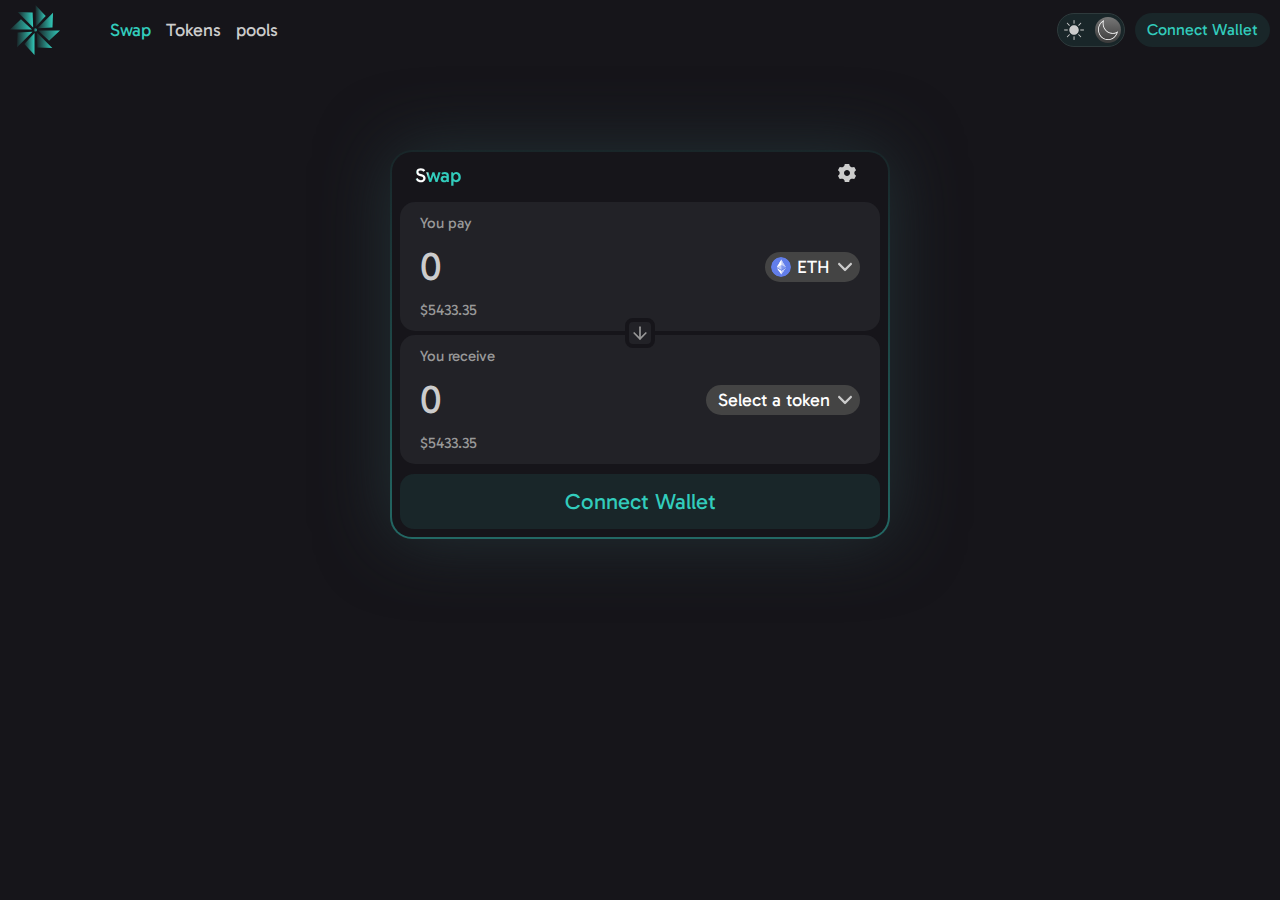
==== gui/index.html @ acb5b209 "settings popup and tooltip fixed" ====
<!DOCTYPE html>
<html lang="en" dir="ltr">
  <head>
    <meta charset="utf-8">
    <meta name="viewport" content="width=device-width, initial-scale=1.0">
    <title>Defi Swap</title>
    <script src="./assets/jQuery.js"></script>
    <link href="./assets/font-awesome/style.css" rel="stylesheet">
    <link href="./assets/fonts.css" rel="stylesheet">
    <link href="./css/styles.css" rel="stylesheet">
    <link href="./css/toast.css" rel="stylesheet">
  </head>
  <body>

    <!-- header navigation bar -->
    <div class="navigation">
      <img class="nav-logo" src="./assets/img/logo.svg"/>
      <button class="menu_toggle"><span></span></button>

      <div class="nav-bar">
        <div class="nav-menu">
          <a class= "menu-item active" href="#">Swap</a>
          <a class= "menu-item" href="#">Tokens</a>
          <a class= "menu-item" href="#">pools</a>
        </div>

        <input type="checkbox" id="theme-toggle-input" />
        <label for="theme-toggle-input" class="theme-toggle">

          <svg class="sun" width="64" height="64" version="1.1" viewBox="0 0 32 32" xmlns="http://www.w3.org/2000/svg">
           <path d="m15.981 0.0034377c-0.03261 0.0059458-0.06522 0.014863-0.09487 0.023782-0.35279 0.080263-0.60181 0.39834-0.59292 0.76101v4.5661c-3e-3 0.27349 0.13934 0.52914 0.3765 0.66886 0.23717 0.13674 0.5277 0.13674 0.76486 0 0.23717-0.13972 0.37947-0.39537 0.3765-0.66886v-4.5661c0.0089-0.21998-0.08004-0.43104-0.23717-0.57968-0.16009-0.15161-0.3765-0.22592-0.59292-0.20512zm-10.815 4.4709c-0.2846 0.050536-0.51287 0.25862-0.59292 0.53508-0.080044 0.27943 0.00297 0.5767 0.21345 0.7729l3.2255 3.2343c0.1838 0.22592 0.4773 0.32997 0.7619 0.26457 0.28164-0.065401 0.50398-0.28835 0.5692-0.57076 0.065223-0.28538-0.038539-0.57967-0.26385-0.76398l-3.2255-3.2343c-0.15712-0.16944-0.3854-0.25565-0.61663-0.23782h-0.07115zm21.535 0c-0.17195 0.023782-0.33203 0.10999-0.45062 0.23782l-3.2255 3.2343c-0.22531 0.18431-0.32907 0.4786-0.26385 0.76398 0.06522 0.28241 0.28756 0.50536 0.5692 0.57076 0.2846 0.065401 0.5781-0.038644 0.7619-0.26457l3.2255-3.2343c0.23717-0.22592 0.30535-0.57968 0.16602-0.87694-0.1423-0.30024-0.45655-0.47266-0.78265-0.43104zm-10.649 3.924c-4.186 0-7.5894 3.4126-7.5894 7.6101s3.4034 7.6101 7.5894 7.6101c4.186 0 7.5894-3.4126 7.5894-7.6101s-3.4034-7.6101-7.5894-7.6101zm-15.392 6.8491c-0.41801 0.05946-0.7115 0.44888-0.65221 0.86803s0.44765 0.71345 0.86566 0.65399h4.5536c0.27274 3e-3 0.5277-0.13972 0.66703-0.37753 0.13637-0.23782 0.13637-0.52914 0-0.76695-0.13934-0.23782-0.39429-0.3805-0.66703-0.37753h-4.5536-0.07115-0.07115-0.07115zm25.804 0c-0.41801 0.05946-0.7115 0.44888-0.65221 0.86803 0.0593 0.41915 0.44765 0.71345 0.86566 0.65399h4.5536c0.27274 3e-3 0.5277-0.13972 0.66703-0.37753 0.13637-0.23782 0.13637-0.52914 0-0.76695-0.13934-0.23782-0.39429-0.3805-0.66703-0.37753h-4.5536-0.07115-0.07115-0.07115zm-18.001 7.515c-0.17195 0.02378-0.33203 0.10999-0.45062 0.23782l-3.2255 3.2343c-0.22531 0.18431-0.32907 0.4786-0.26385 0.76398 0.065221 0.2824 0.28757 0.50536 0.5692 0.57076 0.2846 0.0654 0.5781-0.03864 0.7619-0.26457l3.2255-3.2343c0.22531-0.21701 0.29349-0.55292 0.17195-0.84127-0.11858-0.28835-0.40615-0.47266-0.71743-0.46671h-0.07115zm14.942 0c-0.2846 0.05054-0.51287 0.25862-0.59292 0.53508-0.08004 0.27943 3e-3 0.5767 0.21345 0.7729l3.2255 3.2343c0.1838 0.22592 0.4773 0.32997 0.7619 0.26457 0.28164-0.0654 0.50398-0.28835 0.5692-0.57076 0.06522-0.28538-0.03854-0.57968-0.26385-0.76398l-3.2255-3.2343c-0.1423-0.15161-0.33796-0.23484-0.54548-0.23782h-0.07115-0.07115zm-7.4233 3.1154c-0.03261 0.0059-0.06522 0.01486-0.09487 0.02378-0.35279 0.08026-0.60181 0.39834-0.59292 0.76101v4.5661c-3e-3 0.27349 0.13934 0.52914 0.3765 0.66886 0.23717 0.13674 0.5277 0.13674 0.76486 0 0.23717-0.13972 0.37947-0.39537 0.3765-0.66886v-4.5661c0.0089-0.21998-0.08004-0.43104-0.23717-0.57968-0.16009-0.15161-0.3765-0.22592-0.59292-0.20512z" stroke-width=".99999"/>
          </svg>

          <svg class="moon" width="64" height="64" version="1.1" viewBox="0 0 32 32" xmlns="http://www.w3.org/2000/svg">
           <path d="m16.127 32c-5.9013 0-11.591-3.3706-14.408-9.1952-3.889-8.0448-0.97015-17.731 6.6463-22.053l1.3259-0.75206-0.39565 1.5108c-0.95149 3.6364-0.57836 7.4939 1.0506 10.862 1.7692 3.659 4.8096 6.3861 8.5596 7.6778 3.7513 1.2916 7.7618 0.99386 11.296-0.83799 0.16083-0.08327 0.31652-0.17186 0.47221-0.26046l1.3259-0.75272-0.37635 1.5001c-1.1985 4.5783-4.2312 8.4192-8.3202 10.539-2.3057 1.195-4.7594 1.7606-7.1764 1.7612zm-8.4058-29.278c-6.0557 4.2819-8.2064 12.548-4.8507 19.486 3.6528 7.5539 12.559 10.621 19.856 6.8398 3.3157-1.7199 5.8775-4.6709 7.1931-8.2313-3.6233 1.6167-7.6441 1.7999-11.42 0.49826-4.0768-1.4042-7.381-4.3678-9.3045-8.3452-1.5395-3.1834-2.0471-6.7678-1.4732-10.248z" stroke-width=".5"/>
          </svg>

        </label>
        <button class="connect-wallet" id="connectWallet">Connect Wallet</button>
      </div>

    </div>
    <!-- header navigation bar end -->

    <!-- onlt for toast notification , render using js-->
    <ul class="notifications"></ul>


    <div class="wrapper">

      <!-- main swap container -->
      <div class="swap_wrapper">
        <div class="swap_menu">
          <div class="swap_item">Swap</div>
          <button class="swap_item" id="swapSetting"><svg width="24" height="24" viewBox="0 0 24 24" ><path d="M20.83 14.6C19.9 14.06 19.33 13.07 19.33 12C19.33 10.93 19.9 9.93999 20.83 9.39999C20.99 9.29999 21.05 9.1 20.95 8.94L19.28 6.06C19.22 5.95 19.11 5.89001 19 5.89001C18.94 5.89001 18.88 5.91 18.83 5.94C18.37 6.2 17.85 6.34 17.33 6.34C16.8 6.34 16.28 6.19999 15.81 5.92999C14.88 5.38999 14.31 4.41 14.31 3.34C14.31 3.15 14.16 3 13.98 3H10.02C9.83999 3 9.69 3.15 9.69 3.34C9.69 4.41 9.12 5.38999 8.19 5.92999C7.72 6.19999 7.20001 6.34 6.67001 6.34C6.15001 6.34 5.63001 6.2 5.17001 5.94C5.01001 5.84 4.81 5.9 4.72 6.06L3.04001 8.94C3.01001 8.99 3 9.05001 3 9.10001C3 9.22001 3.06001 9.32999 3.17001 9.39999C4.10001 9.93999 4.67001 10.92 4.67001 11.99C4.67001 13.07 4.09999 14.06 3.17999 14.6H3.17001C3.01001 14.7 2.94999 14.9 3.04999 15.06L4.72 17.94C4.78 18.05 4.89 18.11 5 18.11C5.06 18.11 5.12001 18.09 5.17001 18.06C6.11001 17.53 7.26 17.53 8.19 18.07C9.11 18.61 9.67999 19.59 9.67999 20.66C9.67999 20.85 9.82999 21 10.02 21H13.98C14.16 21 14.31 20.85 14.31 20.66C14.31 19.59 14.88 18.61 15.81 18.07C16.28 17.8 16.8 17.66 17.33 17.66C17.85 17.66 18.37 17.8 18.83 18.06C18.99 18.16 19.19 18.1 19.28 17.94L20.96 15.06C20.99 15.01 21 14.95 21 14.9C21 14.78 20.94 14.67 20.83 14.6ZM12 15C10.34 15 9 13.66 9 12C9 10.34 10.34 9 12 9C13.66 9 15 10.34 15 12C15 13.66 13.66 15 12 15Z" fill="currentColor"></path></svg>
          </button>

          <div class="swap-setting">
            <div class="swap-setting-item">
              <div class="swap-setting-item-title">
                <p>Max. slippage</p>
                <button><svg xmlns="http://www.w3.org/2000/svg" width="16" height="16" viewBox="0 0 24 24" fill="none" stroke="currentColor" stroke-width="2" stroke-linecap="round" stroke-linejoin="round"><circle cx="12" cy="12" r="10"></circle><path d="M9.09 9a3 3 0 0 1 5.83 1c0 2-3 3-3 3"></path><line x1="12" y1="17" x2="12.01" y2="17"></line></svg></button>
                <span class="swap-setting-tooltip">Your transaction will revert if the price changes unfavorably by more than this percentage.</span>
              </div>
              <div class="swap-setting-item-input">
                <input type="number" placeholder="0.5">
                <p>%</p>
              </div>
            </div>
            <div class="swap-setting-item">
              <div class="swap-setting-item-title">
                <p>Transaction deadline</p>
                <button><svg xmlns="http://www.w3.org/2000/svg" width="16" height="16" viewBox="0 0 24 24" fill="none" stroke="currentColor" stroke-width="2" stroke-linecap="round" stroke-linejoin="round"><circle cx="12" cy="12" r="10"></circle><path d="M9.09 9a3 3 0 0 1 5.83 1c0 2-3 3-3 3"></path><line x1="12" y1="17" x2="12.01" y2="17"></line></svg></button>
                <span class="swap-setting-tooltip">Your transaction will revert if it is pending for more than this periodd of time.</span>
              </div>
              <div class="swap-setting-item-input">
                <input type="number" placeholder="10">
                <p>minutes</p>
              </div>
            </div>
          </div>
        </div>

        <div class="swap_input_tab">
          <div class="swap_input_area">
            <p class="swap_input_area_text">You pay</p>
            <div class="swap_input_section">
              <input type="number" placeholder="0">
              <div class="coin_list_select" id="select-token-A">
                <div class="coin_list_select_inner">
                  <img src="./assets/coins/eth.png">
                  <p>ETH</p>
                </div>
                <svg width="32" height="32" version="1.1" viewBox="0 0 32 32.004" xmlns="http://www.w3.org/2000/svg"><path d="m0.75289 11.014c-1.0108-1.0354-1.0058-2.7123 0.009376-3.7426 1.0158-1.031 2.6591-1.0259 3.6699 0.0095639l11.568 11.829 11.568-11.829c1.0108-1.0354 2.6541-1.0405 3.6699-0.00956 1.0151 1.0303 1.0201 2.7072 0.0094 3.7426l-13.418 13.72c-1.0151 1.031-2.6591 1.0259-3.6693-0.0096z"/></svg>
              </div>
            </div>
            <p class="swap_input_area_text">$5433.35</p>
          </div>

          <div class="swap_input_toggle">
            <svg width="16" height="16" viewBox="0 0 24 24"><line x1="12" y1="5" x2="12" y2="19"></line><polyline points="19 12 12 19 5 12"></polyline></svg>
          </div>
          <div class="swap_input_area" >
            <p class="swap_input_area_text">You receive</p>
            <div class="swap_input_section">
              <input type="number" placeholder="0">
              <div class="coin_list_select" id="select-token-B">
                <div class="coin_list_select_inner">
                  <p>Select a token</p>
                </div>
                <svg width="32" height="32" version="1.1" viewBox="0 0 32 32.004" xmlns="http://www.w3.org/2000/svg"><path d="m0.75289 11.014c-1.0108-1.0354-1.0058-2.7123 0.009376-3.7426 1.0158-1.031 2.6591-1.0259 3.6699 0.0095639l11.568 11.829 11.568-11.829c1.0108-1.0354 2.6541-1.0405 3.6699-0.00956 1.0151 1.0303 1.0201 2.7072 0.0094 3.7426l-13.418 13.72c-1.0151 1.031-2.6591 1.0259-3.6693-0.0096z"/></svg>
              </div>
            </div>
            <p class="swap_input_area_text">$5433.35</p>
          </div>
        </div>

        <button class="swap_btn" id="swapBtn" disabled><p>Connect Wallet</p></button>
      </div>
      <!-- main swap container end-->



      <div class="popup">
        <div class="popup-body">
          <div class="popup-head">
            <p>Select a token</p>
            <span id="close-btn">
              <svg width="32" height="32" version="1.1" viewBox="0 0 32 32.004" xmlns="http://www.w3.org/2000/svg">
               <path d="m4.3624 4.0919e-4c-0.37222 0-0.74485 0.14179-1.0285 0.42618l-2.9094 2.9094c-0.56879 0.56879-0.56879 1.4897 0 2.057l10.609 10.609-10.609 10.609c-0.56879 0.56879-0.56879 1.4897 0 2.057l2.9094 2.9094c0.56879 0.56879 1.4897 0.56879 2.057 0l10.609-10.609 10.609 10.609c0.56733 0.56879 1.4897 0.56879 2.057 0l2.9094-2.9094c0.56879-0.56879 0.56879-1.4897 0-2.057l-10.609-10.609 10.609-10.609c0.56879-0.56733 0.56879-1.4897 0-2.057l-2.9094-2.9094c-0.56879-0.56879-1.4897-0.56879-2.057 0l-10.609 10.609-10.609-10.609c-0.28439-0.28439-0.6563-0.42618-1.0285-0.42618z" stroke-width="3.3338"/>
              </svg>
            </span>
          </div>

          <div class="popup-middle">

            <div class="token-input">
              <svg width="32" height="32" version="1.1" viewBox="0 0 32 32.004" xmlns="http://www.w3.org/2000/svg">
               <path d="m12.762 0c-7.0567 0-12.764 5.5767-12.764 12.472s5.7075 12.472 12.764 12.472c2.5194 0 4.8511-0.72216 6.8279-1.9487l9.2212 9.0098 3.191-3.1179-9.1039-8.8723c1.6366-2.0977 2.6279-4.6969 2.6279-7.5426 0-6.8949-5.7075-12.472-12.764-12.472zm0 2.9345c5.4054 0 9.7608 4.2556 9.7608 9.5371 0 5.2815-4.3554 9.5371-9.7608 9.5371-5.4054 0-9.7608-4.2556-9.7608-9.5371 0-5.2815 4.3554-9.5371 9.7608-9.5371z" stroke-width="2.0003"/>
              </svg>
              <input type="text"  placeholder="Search name or paste address">
            </div>

            <div class="hot-tokens-list"></div>
          </div>

          <div class="popup-last">
            <div class="coins-lists"></div>
          </div>

        </div>
      </div>

    </div>

    <script src="./js/dom.js"></script>
    <script src="./js/helper.js"></script>
    <script src="./js/index.js"></script>
    <script src="./js/wallet.js"></script>
    <script src="./js/toast.js"></script>


  </body>
</html>
---- gui/assets/fonts.css ----
/*==============================
	Fonts
==============================*/

@font-face {
  font-family: 'Gabarito';
  font-weight: 400;
  src: url("fonts/Gabarito-Regular.ttf") format("truetype");
}
@font-face {
  font-family: 'Gabarito-500';
  font-weight: 500;
  src: url("fonts/Gabarito-Medium.ttf") format("truetype");
}
@font-face {
  font-family: 'Gabarito-600';
  font-weight: 600;
  src: url("fonts/Gabarito-SemiBold.ttf") format("truetype");
}
@font-face {
  font-family: 'Gabarito-700';
  font-weight: 700;
  src: url("fonts/Gabarito-Bold.ttf") format("truetype");
}
@font-face {
  font-family: 'Gabarito-800';
  font-weight: 800;
  src: url("fonts/Gabarito-ExtraBold.ttf") format("truetype");
}
@font-face {
  font-family: 'Gabarito-900';
  font-weight: 900;
  src: url("fonts/Gabarito-Black.ttf") format("truetype");
}
---- gui/css/styles.css ----
@import "keyframes.css";


/*==============================
	Common root color
==============================*/

:root{
  --base-dark: #16151a;
  --base-light: #222227;
  --base-col : #32CCBC;

  --base-col1: #16151a;
  --base-col2 : #fff;

  --border-color : #236864;
  --shadow-color : #233135;

  --bg-btn:  #192629;
  --bg-btn-hover : #2E3A3C;
  --col-btn:  #32CCBC;
  --col-btn-hover : #fff;

  --text-col-1 : #32CCBC;
  --text-col-2 : #fff;
  --text-col-3 : #ccc;
  --text-col-4 : #999;
  --text-col-5 : #444;

  --blur-bg : rgba(0, 0, 0, .8);

}

/*==============================
	Common styles
==============================*/

html {
  -webkit-text-size-adjust: 100%;
  -ms-text-size-adjust: 100%;
}
html,
body {
  -ms-overflow-style: none;  /* IE and Edge */
  scrollbar-width: none;  /* Firefox */
}
body {
  font-family: 'Gabarito', sans-serif;
  background-color: var(--base-dark);
  -webkit-font-smoothing: antialiased;
  margin:0;
  width:100%;
  -moz-box-sizing: border-box;
  -webkit-box-sizing: border-box;
   box-sizing: border-box;
}

body::-webkit-scrollbar {
  display: none;
}
body::-webkit-scrollbar-track {
  display: none;
}
body::-webkit-scrollbar-thumb {
  display: none;
}

* {
    -moz-box-sizing: border-box;
    -webkit-box-sizing: border-box;
     box-sizing: border-box;
}


  button,input{
    outline: none;
    border: none;
    background: transparent;
  }

  input[type=number]{
    &::-webkit-outer-spin-button,
    &::-webkit-inner-spin-button {
      -webkit-appearance: none;
      margin: 0;
    }
    &:focus{
      outline: none;
    }
  }


/*==============================
	        Top header
==============================*/


  .navigation{
    position: relative;
    display: flex;
    flex-direction:row;
    justify-content:flex-start;
    align-items:center;
    width: 100%;
    margin:0;
    padding: 5px 0;
  }

  .navigation .nav-logo{
    position: relative;
    display: block;
    width:50px;
    height:auto;
    margin-left: 10px;
  }
  .navigation .nav-bar{
    position: relative;
    display: flex;
    flex-direction:row;
    justify-content:space-between;
    align-items:center;
    width: 100%;
    padding-left: 50px;
    margin-right : 10px;
    flex-shrink:1;
  }
  .navigation .nav-bar .nav-menu{
    position: relative;
    display: flex;
    flex-direction:row;
    justify-content:center;
    align-items:center;
  }
  .nav-bar .nav-menu .menu-item{
    position: relative;
    display: block;
    color: var(--text-col-3);
    margin-right: 15px;
    font: 400 18px/20px 'Gabarito', sans-serif;
    text-decoration : none;
    transition: color .4s;
    &:hover{
      color: var(--text-col-2);
    }
  }
  .nav-bar .nav-menu .menu-item.active{
    color: var(--base-col);
  }
  .navigation .nav-bar .connect-wallet{
    position: relative;
    display: block;
    cursor: pointer;
    text-decoration: none;
    color: var(--col-btn);
    background: var(--bg-btn);
    border-radius: 34px;
    font: 400 16px/18px 'Gabarito', sans-serif;
    transition: color .4s, background-color .4s;
    margin: 0;
    padding: 8px 12px;
    outline: none;
    border:none;
    &:hover{
      background: var(--bg-btn-hover);
      color: var(--col-btn-hover);
    }
    &:disabled{
      background: var(--bg-btn-hover);
      color: var(--col-btn);
    }
  }

  .menu_toggle{
    display: none;
    position:relative;
    padding: 0;
    margin-right:10px;
    cursor:pointer;
    height:50px;
  }
  .menu_toggle span,
  .menu_toggle span:after,
  .menu_toggle span:before{
    display: block;
    position:relative;
    width: 40px;
    height: 4px;
    border-radius: 4px;
    background: var(--text-col-3);
    transition: all 0.3s;
    padding: 0;
    margin: 0;
  }
  .menu_toggle span:after,
  .menu_toggle span:before{
    content: "";
    position: absolute;
    left: 0;
    top: -12px;
  }
  .menu_toggle span:after{
    top: 12px;
  }

  .menu_toggle:hover span{
    background: var(--base-col);
    &:after,&:before{
      background: var(--base-col);
    }
  }

  .menu_toggle:focus span{
    height: 0px;
    background: var(--base-dark);
  }
  .menu_toggle:focus span:after{
    top: 0;
    transform: rotate(45deg);
    transform-origin: 50% ;
  }
  .menu_toggle:focus span:before{
    top: 0;
    transform: rotate(-45deg);
    transform-origin: 50% ;
  }


  @media(max-width : 576px){
    .navigation{
      justify-content:space-between;
      padding: 5px 0;
    }
    .navigation .nav-bar{
      position: relative;
      display: none;
      flex-direction:row;
      justify-content:space-between;
      align-items:center;
      width: 100%;
      padding-left: 50px;
      margin-right : 10px;
      flex-shrink:1;
    }
    .navigation .nav-bar{
      position: absolute;
      display:flex;
      flex-direction:column;
      justify-content:flex-start;
      align-items:flex-start;
      top: 60px;
      right: -50%;
      width: 50%;
      height: calc(100vh - 60px);
      padding: 20px 0 0 20px;
      margin:0;
      z-index: 10;
      background: var(--base-dark);
      transition: right .4s;
    }
    .navigation .nav-bar .nav-menu{
      position: relative;
      display: flex;
      flex-direction:column;
      justify-content:flex-start;
      align-items:flex-start;
    }
    .nav-bar .nav-menu .menu-item{
      margin: 0 0 18px;
      font: 400 20px/25px 'Gabarito', sans-serif;
    }
    .navigation .nav-bar .connect-wallet{
      width: 100%;
      border-radius: 10px;
      font: 400 16px/18px 'Gabarito', sans-serif;
      padding: 8px 12px;
      margin-top: 25px;
    }

    .menu_toggle{
      display: block;
      &:focus{
        height: 0px;
      }
    }
    .menu_toggle:focus + .nav-bar{
      right: 0;
      box-shadow: -2px 0 10px 0 var(--shadow-color);
    }
  }
  /*==============================
  	        theme switch
  ==============================*/

  input#theme-toggle-input{
    width: 0;
    height: 0;
    visibility: hidden;
  }

  .theme-toggle{
    --size: 20px;
    position: absolute;

    right: 145px;
    display: flex;
    flex-direction:row;
    justify-content:center;
    align-items:center;
    background: #888;
    border: solid 1px #444;
    padding: 6px;
    border-radius: 32px;

    &:after {
    position: absolute;
    display: block;
		content: "";
		width:  calc(var(--size) + 6px);
		height: calc(var(--size) + 6px);
		top: 3px;
		left: 3px;
		background: linear-gradient(180deg, #ffcc89, #d8860b);
		border-radius: 50%;
		transition: 0.3s;
	}
  }
  .theme-toggle svg{
    position: relative;
  	display: block;
		width: var(--size);
    height: var(--size);
    z-index: 1;
  }
  .theme-toggle svg.sun {
    fill: #222227;
    margin-right: 14px;
  }
  .theme-toggle svg.moon {
    fill: #000;
  }

input#theme-toggle-input:checked + .theme-toggle{
  background: #192629;
  border: solid 1px #2E3A3C;
    &:after {
      left: calc(var(--size) + 17px);
      background: linear-gradient(180deg, #777, #3a3a3a);
    }
  }

input#theme-toggle-input:checked + .theme-toggle svg.sun {
  fill: #ccc;
  margin-right: 14px;
}
input#theme-toggle-input:checked + .theme-toggle svg.moon {
  fill: #ffffff;
}


@media(max-width : 576px){

  .theme-toggle{
    position:relative;
    right:inherit;
  }
}


/*==============================
	      swap page styles
==============================*/

  .wrapper{
    position: relative;
    display: flex;
    flex-direction:row;
    justify-content:center;
    align-items:center;
    width: 100%;
  }



  .swap_wrapper{
    --c1 : var(--border-color);
    --c2 : var(--bg-btn);

    position: relative;
    display: block;
    width:500px;
    padding: 10px;
    border-radius: 22px;
    overflow:hidden;
    margin: 90px 0 0;
    background: var(--c1);
    background-image: linear-gradient(135deg, var(--c1), var(--c2));
    box-shadow: 0 0 70px 0 var(--shadow-color);

    @supports (background:paint(something)){
      background-image: -webkit-gradient(linear, left top, left bottom, from(var(--angle)), color-stop(var(--c1)), to(var(--c2)));
      background-image: -webkit-linear-gradient(var(--angle), var(--c1), var(--c2)) ;
      background-image: -o-linear-gradient(var(--angle), var(--c1), var(--c2)) ;
      background-image: linear-gradient(var(--angle), var(--c1), var(--c2)) ;
  		-webkit-animation: 4s rotate-angle linear infinite normal;
  		animation: 4s rotate-angle linear infinite normal;
  	}
    &::before {
      content: "";
      position: absolute;
      inset: 2px;
      z-index: 0;
      background: var(--base-dark);
      border-radius: 20px;
    }
  }

  .swap_wrapper .swap_menu{
    position: relative;
    display: flex;
    flex-direction:row;
    justify-content:space-between;
    align-items:center;
    padding: 0 15px 12px;
  }

  .swap_wrapper .swap_menu .swap_item{
    --c1 : var(--text-col-1);
    --c2 : var(--text-col-2);

    position: relative;
    display: block;
    font: 400 20px/22px 'Gabarito-500', sans-serif;
    margin: 0;

    -webkit-text-fill-color: transparent;
    -webkit-background-clip: text !important;
    background-clip: text !important;
    background: var(--c1);
    background-image: linear-gradient(135deg,var(--c1), var(--c2));
    -webkit-user-select: none;
    -moz-user-select: none;
    -ms-user-select: none;
    user-select: none;

    @supports (background:paint(something)){
      background-image:-webkit-gradient(linear,left top, right top,from(var(--c1)),color-stop(var(--c2)),color-stop(var(--c2)),to(var(--c1)));
      background-image:-o-linear-gradient(left,var(--c1) var(--distance),var(--c2) calc(var(--distance) + 5%),var(--c2) calc(var(--distance) + 25%),var(--c1) calc(var(--distance) + 30%));
      background-image:linear-gradient(90deg,var(--c1) var(--distance),var(--c2) calc(var(--distance) + 5%),var(--c2) calc(var(--distance) + 25%),var(--c1) calc(var(--distance) + 30%));
      background-image:linear-gradient(90deg,var(--c1) var(--distance),var(--c2) calc(var(--distance) + 5%),var(--c2) calc(var(--distance) + 25%),var(--c1) calc(var(--distance) + 30%));
  		-webkit-animation: 3s move-forward linear infinite normal;
  		animation: 3s move-forward linear infinite normal;
    }
  }

  .swap_wrapper .swap_menu button.swap_item{
    background: transparent;
    border:none;
    cursor: pointer;
    color: var(--text-col-3);
    &:hover{
      color: var(--text-col-2);
    }
  }


  .swap-setting{
    position:absolute;
    display:none;
    z-index: 2;
    background: var(--base-dark);
    border-radius: 10px;
    top: 100%;
    right: 4px;
    border: solid 1px var(--base-col);
    padding:15px 15px;
    &:hover{
      display: block;
    }
  }
  .swap_wrapper .swap_menu button.swap_item:hover + .swap-setting,
  .swap_wrapper .swap_menu button.swap_item:focus + .swap-setting{
    display:block;
  }

  .swap-setting .swap-setting-item{
    position:relative;
    display:block;
    width: 100%;
    margin-bottom:15px;
    &:last-child{
      margin-bottom:0;
    }
  }

  .swap-setting .swap-setting-item .swap-setting-item-title{
    position: relative;
    display: flex;
    flex-direction:row;
    justify-content:flex-start;
    align-items:center;
    margin-bottom: 8px;
    width: 100%;
  }

  .swap-setting .swap-setting-item .swap-setting-item-title p{
    position:relative;
    display:block;
    margin:0;
    font: 400 16px/22px 'Gabarito', sans-serif;
    color: var(--text-col-3);
  }
  .swap-setting .swap-setting-item .swap-setting-item-title button{
    position:relative;
    display:block;
    padding:0;
    margin: 0 0 0 5px;
    &::after{
      position:absolute;
      display:none;
      content:"";
      top:18px;
      left: 2px;
      width: 0;
      height: 0;
      border-left: 6px solid transparent;
      border-right: 6px solid transparent;
      border-bottom: 10px solid var(--bg-btn);
    }
    &:hover::after{
      display: block;
    }
  }
  .swap-setting .swap-setting-item .swap-setting-item-title svg{
    stroke: var(--text-col-3);
    width: 16px;
    height:auto;
  }
  .swap-setting .swap-setting-item .swap-setting-item-title button:hover svg{
    stroke: var(--text-col-1);
  }

  .swap-setting .swap-setting-item .swap-setting-item-title .swap-setting-tooltip{
    position:absolute;
    display:none;
    z-index: 1;
    background: var(--base-dark);
    border: solid 1px var(--bg-btn);
    border-radius: 10px;
    top: calc(100% + 8px);
    left: 50%;
    transform:translateX(-50%);
    width: 100%;
    padding:8px 10px;
    margin: 0;
    font: 400 14px/18px 'Gabarito', sans-serif;
    color: var(--text-col-4);
    text-align: justify;
    text-justify: inter-word;
  }

  .swap-setting .swap-setting-item .swap-setting-item-title button:hover + .swap-setting-tooltip{
    display:block;
  }

  .swap-setting .swap-setting-item .swap-setting-item-input{
    position: relative;
    display: flex;
    flex-direction:row;
    justify-content:space-between;
    align-items:center;
    border: solid 1px var(--bg-btn);
    border-radius: 8px;
    padding: 8px 0;
  }
  .swap-setting .swap-setting-item .swap-setting-item-input input{
    position:relative;
    display:block;
    width: 100%;
    flex-shrink:1;
    font: 400 18px/22px 'Gabarito', sans-serif;
    color: var(--text-col-2);
    text-align:right;
    padding-right: 10px;
  }
  .swap-setting .swap-setting-item .swap-setting-item-input p{
    position:relative;
    display:block;
    flex-shrink:0;
    margin:0 8px 0 0;
    font: 400 18px/22px 'Gabarito', sans-serif;
    color: var(--text-col-2);
  }

  .swap_wrapper .swap_input_tab{
    position: relative;
    display: block;
  }
  .swap_wrapper .swap_input_area{
    position: relative;
    display: block;
    background: var(--base-light);
    border-radius: 15px;
    padding: 10px 20px;
    margin: 0;
    &:last-child{
      margin-top: 4px;
    }
    &:hover{
      box-shadow: inset 0 0 6px var(--text-col-5);
    }
  }

  .swap_wrapper .swap_input_area .swap_input_area_text{
    position: relative;
    display: block;
    font: 400 15px/22px 'Gabarito', sans-serif;
    margin: 0 0 5px 0;
    color: var(--text-col-4);
    cursor: pointer;
    &:last-child{
      margin: 5px 0 0 0;
      cursor: text;
    }
  }

  .swap_wrapper .swap_input_area .swap_input_section{
    position: relative;
    display: flex;
    flex-direction:row;
    justify-content:space-between;
    align-items:center;
  }

  .swap_wrapper .swap_input_area .swap_input_section input{
    position: relative;
    display: block;
    font: 400 40px/45px 'Gabarito', sans-serif;
    width: 100%;
    border: none;
    background: transparent;
    flex-shrink: 1;
    color: var(--text-col-2);
    padding: 5px 8px 5px 0;

    &::placeholder{
      color: var(--text-col-3);
    }
  }

  .coin_list_select{
    position: relative;
    display: flex;
    flex-direction:row;
    justify-content:center;
    align-items:center;
    background: var(--text-col-5);
    padding: 4px 6px;
    border-radius: 32px;
    flex-shrink: 0;
    cursor: pointer;
  }

  .coin_list_select .coin_list_select_inner{
    position: relative;
    display: flex;
    flex-direction:row;
    justify-content:center;
    align-items:center;
  }

  .coin_list_select img{
    position: relative;
    display: block;
    width: 20px;
    height: 20px;
    border-radius: 50%;
  }

  .coin_list_select p{
    position: relative;
    display: block;
    font: 400 18px/22px 'Gabarito', sans-serif;
    margin: 0 0 0 6px;
    color: var(--text-col-2);
  }

  .coin_list_select svg{
    position: relative;
    display: block;
    width: 14px;
    height: 14px;
    margin: 0 2px 0 8px;
    fill: var(--text-col-3);
  }

  .coin_list_select:hover p{
    color: var(--text-col-2);
  }
  .coin_list_select:hover svg{
    fill: var(--text-col-2);
  }

  .swap_input_toggle{
    position: absolute;
    display: flex;
    flex-direction:row;
    justify-content:center;
    align-items:center;
    cursor:pointer;
    z-index:1;
    width: 30px;
    height: 30px;
    background: var(--base-light);
    top: calc(50% - 15px);
    left: calc(50% - 15px);
    border-radius: 8px;
    border: solid 4px var(--base-dark);
    &:hover{
      box-shadow: inset 0 0 5px var(--text-col-5);
    }
  }
  .swap_input_toggle svg{
    height: 20px;
    width: auto;
    fill:none;
    stroke : var(--text-col-4);
    stroke-width : 2px;
    stroke-linecap  : round;
    stroke-linejoin  : round;
  }
  .swap_input_toggle:hover svg{
    stroke : var(--text-col-3);
  }




button.swap_btn {
  position: relative;
  display: flex;
  flex-direction:row;
  justify-content:center;
  align-items:center;
  cursor: pointer;
  text-decoration: none;
  color: var(--col-btn);
  background: var(--bg-btn);
  border-radius: 14px;
  font: 400 22px/25px 'Gabarito', sans-serif;
  transition: color .4s, background-color .4s;
  margin: 10px 0 0 0;
  padding: 15px 30px;
  outline: none;
  border:none;
  width: 100%;
  &:hover{
    background: var(--bg-btn-hover);
    color: var(--col-btn-hover);
  }
}

button.swap_btn p{
  position: relative;
  display: block;
  margin: 0;
}



@media(max-width : 576px){
  .swap_wrapper{
    border-radius: 16px;
    margin: 50px 0 0;
    box-shadow: 0 0 20px 0 var(--shadow-color);
    width: calc(100% - 30px);
    &::before {
      border-radius: 15px;
    }
  }
  .swap_wrapper .swap_menu{
    padding: 0 10px 12px;
  }

  .swap_wrapper .swap_input_area{
    border-radius: 10px;
    padding: 10px 15px;
  }

  .swap_wrapper .swap_input_area .swap_input_section input{
    font: 400 35px/40px 'Gabarito', sans-serif;
    padding: 3px 5px 3px 0;
  }

  .coin_list_select{
    border-radius: 30px;
  }

  .coin_list_select img{
    width: 18px;
    height: 18px;
  }

  .coin_list_select p{
    font: 400 16px/20px 'Gabarito', sans-serif;
    margin: 0 0 0 4px;
  }

  .coin_list_select svg{
    width: 12px;
    height: 12px;
    margin: 0 2px 0 5px;
  }

  .swap_input_toggle{
    width: 26px;
    height: 26px;
    border-radius: 6px;
    top: calc(50% - 13px);
    left: calc(50% - 13px);
    &:hover{
      box-shadow: inset 0 0 3px var(--text-col-5);
    }
  }
  .swap_input_toggle svg{
    height: 18px;
  }

  button.swap_btn {
    border-radius: 10px;
    font: 400 18px/22px 'Gabarito', sans-serif;
    margin: 8px 0 0 0;
    padding: 10px 30px;
  }
}

@media(max-width : 280px){
  .swap_wrapper .swap_input_area .swap_input_section{
    flex-wrap: wrap;
  }
  .coin_list_select{
    border-radius: 0;
    width: 100%;
    margin: 10px 0;
  }
}

/*==============================
	 Token select popup styles
==============================*/

.popup{
  position: fixed;
  display: none;
  width: 100vw;
  height: 100vh;
  top: 0;
  z-index: 5;
}
.popup::after{
  position: absolute;
  display: block;
  content: "";
  width: 100%;
  height: 100%;
  background: var(--blur-bg);
  filter: blur(20px);
  top:0;
  z-index: -1;
}
.popup .popup-body{
  --c1 : var(--border-color);
  --c2 : var(--bg-btn);

  position: relative;
  display: block;
  width: 480px;
  min-height: 200px;
  margin: 100px auto 0;
  border-radius: 10px;
  background: var(--c1);
  background-image: linear-gradient(135deg, var(--c1), var(--c2));
  overflow:hidden;

  @supports (background:paint(something)){
    background-image: -webkit-gradient(linear, left top, left bottom, from(var(--angle)), color-stop(var(--c1)), to(var(--c2)));
    background-image: -webkit-linear-gradient(var(--angle), var(--c1), var(--c2)) ;
    background-image: -o-linear-gradient(var(--angle), var(--c1), var(--c2)) ;
    background-image: linear-gradient(var(--angle), var(--c1), var(--c2)) ;
    -webkit-animation: 4s rotate-angle linear infinite normal;
    animation: 4s rotate-angle linear infinite normal;
  }
  &::before {
    content: "";
    position: absolute;
    inset: 2px;
    z-index: 0;
    background: var(--base-dark);
    border-radius: 9px;
  }

}

.popup .popup-body .popup-head,
.popup .popup-body .popup-middle,
.popup .popup-body .popup-last{
  position: relative;
  display: flex;
  flex-direction:row;
  justify-content:space-between;
  align-items:center;
  width: 100%;
  padding: 15px 25px;
  border-bottom:solid 1px var(--border-color);
}
.popup .popup-body .popup-head p{
  display: block;
  position: relative;
  color: var(--text-col-4);
  font: 400 20px/22px 'Gabarito', sans-serif;
  margin: 0;
}

.popup .popup-body .popup-head span{
  position: relative;
  display: block;
  cursor: pointer;
}
.popup .popup-body .popup-head span svg{
  width: 24px;
  height: auto;
  fill: var(--text-col-4);
}
.popup .popup-body .popup-head span:hover svg{
  fill: var(--text-col-3);
}

.popup .popup-body .popup-middle{
  justify-content: flex-start;
  flex-wrap:wrap;
  padding-bottom:0;
}

  .popup-middle .token-input{
    position: relative;
    display: flex;
    flex-direction:row;
    justify-content:center;
    align-items:center;
    width: 100%;
    margin:8px 0 15px 0;
    padding:6px 8px;
    color: var(--col-btn);
    border:solid 2px var(--bg-btn);
    border-radius: 10px;
    transition: color .4s, background-color .4s;
    &:hover,&:focus-within {
      border-color: var(--bg-btn-hover);
    }
  }
  .popup-middle .token-input svg{
    position: relative;
    display:block;
    outline: none;
    border:none;
    flex-shrink: 0;
    width: 25px;
    height:auto;
    fill: var(--text-col-4);
  }
  .popup-middle .token-input input{
    position: relative;
    display:block;
    background: transparent;
    width: 100%;
    border: none;
    outline:none;
    color: var(--text-col-2);
    font: 400 18px/22px 'Roboto Mono', sans-serif;
    padding: 0 5px 0 8px;
    border-radius: calc(var(--radius) - 1px);
    flex-shrink: 1;

    &::placeholder{
      color: var(--text-col-4);
    }
  }

  .popup-middle .hot-tokens-list{
    position: relative;
    display: flex;
    flex-direction:row;
    justify-content:flex-start;
    align-items:center;
    flex-wrap:wrap;
    width: 100%;
  }

  .popup-middle .hot-tokens-list button{
    position: relative;
    display: flex;
    flex-direction:row;
    justify-content:space-between;
    align-items:center;
    background: var(--text-col-5);
    padding: 8px 12px;
    border-radius: 32px;
    border:none;
    outline:none;
    margin: 0 15px 12px 0;
    &:hover{
      background: var(--text-col-4);
    }
  }
  .popup-middle .hot-tokens-list button img{
    position: relative;
    display: block;
    width: 20px;
    height: 20px;
  }

  .popup-middle .hot-tokens-list button p{
    position: relative;
    display: block;
    font: 400 16px/20px 'Gabarito', sans-serif;
    margin: 0 0 0 6px;
    color: var(--text-col-2);
  }

.popup .popup-body .popup-last{
  border: none;
  align-items:flex-start;
  max-height: calc(80vh - 300px);
  min-height:120px;
  overflow:hidden;
  padding: 15px 2px;

}

.coins-lists{
  position:relative;
  display:block;
  width:100%;
  height: 100%;
  overflow:auto;
  height: calc(80vh - 330px);
  min-height:90px;
  padding: 0 23px;
  &::-webkit-scrollbar {
    width: 4px;
  }
  &::-webkit-scrollbar-track {
    background: #222227;
  }
  &::-webkit-scrollbar-thumb {
    background-color: var(--base-col);
  }
}

.coins-lists .coins-list{
  position: relative;
  display: flex;
  flex-direction:row;
  justify-content:space-between;
  align-items:center;
  width:100%;
  margin-bottom: 18px;
  cursor:pointer;
}

.coins-lists .coins-list img{
  position: relative;
  display: block;
  width: 35px;
  height: 35px;
  border-radius: 50%;
  flex-shrink: 0;
  margin-right: 15px;
}

.coins-lists .coins-list .coin-details{
  position: relative;
  display: block;
  width:100%;
  flex-shrink: 1;
}

.coins-lists .coins-list .coin-details p{
  position: relative;
  display: block;
  font: 400 18px/22px 'Gabarito', sans-serif;
  color: var(--text-col-3);
  margin: 0 0 4px 0;
}
.coins-lists .coins-list .coin-details span{
  position: relative;
  display: block;
  font: 400 14px/20px 'Gabarito', sans-serif;
  color: var(--text-col-4);
  margin: 0;
}
.coins-lists .coins-list:hover .coin-details p{
  color: var(--text-col-2);
}
.coins-lists .coins-list:hover .coin-details span{
  color: var(--text-col-3);
}

.coins-lists .coins-list svg{
  position: relative;
  display:block;
  margin:0;
  width: 30px;
  height: auto;
  fill: var(--base-dark);
}
.coins-lists .coins-list.active svg{
  fill: var(--base-col);
}





@media(max-width : 576px){
  .popup .popup-body{
    width: calc(100% - 20px);
    min-height: 100px;
  }
}
---- gui/css/toast.css ----
:root {
  --success: #0ABF30;
  --error: #E24D4C;
  --warning: #E9BD0C;
  --info: #3498DB;
}

.notifications {
  position: fixed;
  top: 60px;
  right: 20px;
  z-index: 9;
}
.notifications :where(.toast, .column) {
  display: flex;
  align-items: center;
}
.notifications .toast {
  width: 400px;
  position: relative;
  overflow: hidden;
  list-style: none;
  border-radius: 4px;
  padding: 10px 12px 13px;
  margin-bottom: 10px;
  background: var(--base-col2);
  justify-content: space-between;
  animation: show_toast 0.3s ease forwards;
}
@keyframes show_toast {
  0% {
    transform: translateX(100%);
  }
  40% {
    transform: translateX(-5%);
  }
  80% {
    transform: translateX(0%);
  }
  100% {
    transform: translateX(-10px);
  }
}
.notifications .toast.hide {
  animation: hide_toast 0.3s ease forwards;
}
@keyframes hide_toast {
  0% {
    transform: translateX(-10px);
  }
  40% {
    transform: translateX(0%);
  }
  80% {
    transform: translateX(-5%);
  }
  100% {
    transform: translateX(calc(100% + 20px));
  }
}
.toast::before {
  position: absolute;
  content: "";
  height: 3px;
  width: 100%;
  bottom: 0px;
  left: 0px;
  animation: progress 5s linear forwards;
}
@keyframes progress {
  100% {
    width: 0%;
  }
}
.toast.success::before {
  background: var(--success);
}
.toast.error::before {
  background: var(--error);
}
.toast.warning::before {
  background: var(--warning);
}
.toast.info::before {
  background: var(--info);
}

.toast .column i {
  font-size: 22px;
}
.toast.success .column i {
  color: var(--success);
}
.toast.error .column i {
  color: var(--error);
}
.toast.warning .column i {
  color: var(--warning);
}
.toast.info .column i {
  color: var(--info);
}
.toast .column span {
  color: var(--base-col1);
  font: 400 16px/22px 'Gabarito', sans-serif;
  margin: 0 12px;
}
.toast i:last-child {
  color: var(--text-col-4);
  cursor: pointer;
}
.toast i:last-child:hover {
  color: var(--text-col-5);
}


@media screen and (max-width: 530px) {
  .notifications {
    width: 95%;
  }
  .notifications .toast {
    width: 100%;
    font-size: 1rem;
    margin-left: 20px;
  }
}
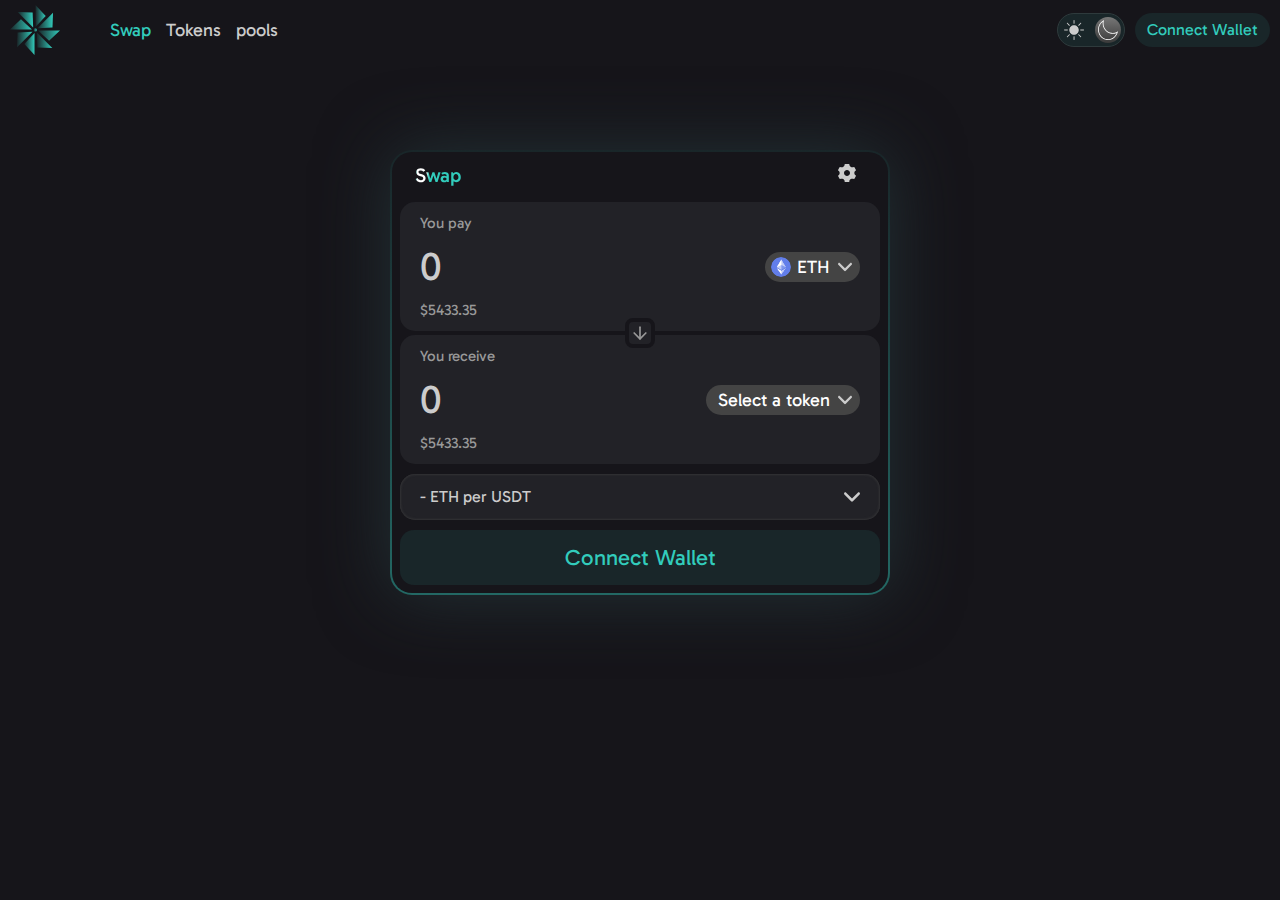
==== commit 0a867007: "swap info" ====
--- a/gui/index.html
+++ b/gui/index.html
@@ -24,7 +24,7 @@
           <a class= "menu-item" href="#">pools</a>
         </div>
 
-        <input type="checkbox" id="theme-toggle-input" />
+        <input type="checkbox" id="theme-toggle-input"  checked="true" />
         <label for="theme-toggle-input" class="theme-toggle">
 
           <svg class="sun" width="64" height="64" version="1.1" viewBox="0 0 32 32" xmlns="http://www.w3.org/2000/svg">
@@ -63,7 +63,7 @@
                 <span class="swap-setting-tooltip">Your transaction will revert if the price changes unfavorably by more than this percentage.</span>
               </div>
               <div class="swap-setting-item-input">
-                <input type="number" placeholder="0.5">
+                <input type="number" placeholder="0.5 (max 200)" id="input-slippage">
                 <p>%</p>
               </div>
             </div>
@@ -74,7 +74,7 @@
                 <span class="swap-setting-tooltip">Your transaction will revert if it is pending for more than this periodd of time.</span>
               </div>
               <div class="swap-setting-item-input">
-                <input type="number" placeholder="10">
+                <input type="number" placeholder="10 (max 1440)" id="input-deadline">
                 <p>minutes</p>
               </div>
             </div>
@@ -82,11 +82,11 @@
         </div>
 
         <div class="swap_input_tab">
-          <div class="swap_input_area">
+          <div class="swap_input_area" id="swap-input">
             <p class="swap_input_area_text">You pay</p>
             <div class="swap_input_section">
-              <input type="number" placeholder="0">
-              <div class="coin_list_select" id="select-token-A">
+              <input type="text" placeholder="0">
+              <div class="coin_list_select">
                 <div class="coin_list_select_inner">
                   <img src="./assets/coins/eth.png">
                   <p>ETH</p>
@@ -100,11 +100,11 @@
           <div class="swap_input_toggle">
             <svg width="16" height="16" viewBox="0 0 24 24"><line x1="12" y1="5" x2="12" y2="19"></line><polyline points="19 12 12 19 5 12"></polyline></svg>
           </div>
-          <div class="swap_input_area" >
+          <div class="swap_input_area" id="swap-output">
             <p class="swap_input_area_text">You receive</p>
             <div class="swap_input_section">
-              <input type="number" placeholder="0">
-              <div class="coin_list_select" id="select-token-B">
+              <input type="text" placeholder="0">
+              <div class="coin_list_select">
                 <div class="coin_list_select_inner">
                   <p>Select a token</p>
                 </div>
@@ -112,6 +112,19 @@
               </div>
             </div>
             <p class="swap_input_area_text">$5433.35</p>
+          </div>
+        </div>
+
+        <div class="swap_info">
+          <div class="swap_info_title">
+            <p>- ETH per USDT</p>
+            <button><svg width="32" height="32" version="1.1" viewBox="0 0 32 32.004" xmlns="http://www.w3.org/2000/svg"><path d="m0.75289 11.014c-1.0108-1.0354-1.0058-2.7123 0.009376-3.7426 1.0158-1.031 2.6591-1.0259 3.6699 0.0095639l11.568 11.829 11.568-11.829c1.0108-1.0354 2.6541-1.0405 3.6699-0.00956 1.0151 1.0303 1.0201 2.7072 0.0094 3.7426l-13.418 13.72c-1.0151 1.031-2.6591 1.0259-3.6693-0.0096z"/></svg></button>
+          </div>
+          <div class="swap_info_content">
+            <div class="swap_info_item"><p>Price impact</p><span>0.2%</span></div>
+            <div class="swap_info_item"><p>Max. slippage</p><span>0.5%</span></div>
+            <div class="swap_info_item"><p>Deadline</p><span>10 minutes</span></div>
+            <div class="swap_info_item"><p>Fee(0.15%)</p><span>$2.833</span></div>
           </div>
         </div>
 
@@ -125,7 +138,7 @@
         <div class="popup-body">
           <div class="popup-head">
             <p>Select a token</p>
-            <span id="close-btn">
+            <span>
               <svg width="32" height="32" version="1.1" viewBox="0 0 32 32.004" xmlns="http://www.w3.org/2000/svg">
                <path d="m4.3624 4.0919e-4c-0.37222 0-0.74485 0.14179-1.0285 0.42618l-2.9094 2.9094c-0.56879 0.56879-0.56879 1.4897 0 2.057l10.609 10.609-10.609 10.609c-0.56879 0.56879-0.56879 1.4897 0 2.057l2.9094 2.9094c0.56879 0.56879 1.4897 0.56879 2.057 0l10.609-10.609 10.609 10.609c0.56733 0.56879 1.4897 0.56879 2.057 0l2.9094-2.9094c0.56879-0.56879 0.56879-1.4897 0-2.057l-10.609-10.609 10.609-10.609c0.56879-0.56733 0.56879-1.4897 0-2.057l-2.9094-2.9094c-0.56879-0.56879-1.4897-0.56879-2.057 0l-10.609 10.609-10.609-10.609c-0.28439-0.28439-0.6563-0.42618-1.0285-0.42618z" stroke-width="3.3338"/>
               </svg>
@@ -138,7 +151,7 @@
               <svg width="32" height="32" version="1.1" viewBox="0 0 32 32.004" xmlns="http://www.w3.org/2000/svg">
                <path d="m12.762 0c-7.0567 0-12.764 5.5767-12.764 12.472s5.7075 12.472 12.764 12.472c2.5194 0 4.8511-0.72216 6.8279-1.9487l9.2212 9.0098 3.191-3.1179-9.1039-8.8723c1.6366-2.0977 2.6279-4.6969 2.6279-7.5426 0-6.8949-5.7075-12.472-12.764-12.472zm0 2.9345c5.4054 0 9.7608 4.2556 9.7608 9.5371 0 5.2815-4.3554 9.5371-9.7608 9.5371-5.4054 0-9.7608-4.2556-9.7608-9.5371 0-5.2815 4.3554-9.5371 9.7608-9.5371z" stroke-width="2.0003"/>
               </svg>
-              <input type="text"  placeholder="Search name or paste address">
+              <input type="text" id="token-input" placeholder="Search name or paste address">
             </div>
 
             <div class="hot-tokens-list"></div>
@@ -152,12 +165,16 @@
       </div>
 
     </div>
+    <script src="./assets/web3.js"></script>
 
     <script src="./js/dom.js"></script>
+    <script src="./js/theme.js"></script>
+    <script src="./js/toast.js"></script>
+
     <script src="./js/helper.js"></script>
+    <script src="./js/wallet.js"></script>
+
     <script src="./js/index.js"></script>
-    <script src="./js/wallet.js"></script>
-    <script src="./js/toast.js"></script>
 
 
   </body>
--- a/gui/css/styles.css
+++ b/gui/css/styles.css
@@ -477,7 +477,6 @@
       display: block;
     }
   }
-  .swap_wrapper .swap_menu button.swap_item:hover + .swap-setting,
   .swap_wrapper .swap_menu button.swap_item:focus + .swap-setting{
     display:block;
   }
@@ -767,6 +766,94 @@
 
 
 
+  .swap_info{
+    position : relative;
+    display : block;
+    background: var(--base-light);
+    border-radius: 15px;
+    padding: 0 20px;
+    margin-top : 10px;
+    box-shadow: inset 0 0 3px var(--text-col-5);
+
+  }
+  .swap_info .swap_info_title{
+    position: relative;
+    display: flex;
+    flex-direction:row;
+    justify-content:space-between;
+    align-items:center;
+    cursor:pointer;
+  }
+
+  .swap_info .swap_info_title p{
+    position : relative;
+    display : block;
+    margin : 0;
+    font: 400 16px/18px 'Gabarito', sans-serif;
+    color : var(--text-col-3);
+    flex-shrink : 0;
+  }
+  .swap_info .swap_info_title button{
+    position : relative;
+    display: flex;
+    flex-direction:row;
+    justify-content:flex-end;
+    align-items:center;
+    width : 100%;
+    flex-shrink : 1;
+    padding: 15px 0;
+    cursor : pointer;
+    &:hover svg{
+      fill : var(--col-btn);
+    }
+  }
+  .swap_info .swap_info_title svg{
+    position : relative;
+    display : block;
+    width : 16px;
+    height : auto;
+    fill : var(--text-col-3);
+    transition: transform .4s, fill .4s;
+  }
+  .swap_info .swap_info_content{
+    position: relative;
+    display: none;
+    padding: 15px 0;
+    border-top: solid 1px var(--text-col-5);
+  }
+  .swap_info .swap_info_item{
+    position: relative;
+    display: flex;
+    flex-direction:row;
+    justify-content:space-between;
+    align-items:center;
+    margin-bottom: 15px;
+    &:last-child{
+      margin-bottom: 0;
+    }
+  }
+  .swap_info .swap_info_item p{
+    position : relative;
+    display : block;
+    margin : 0;
+    font: 400 16px/18px 'Gabarito', sans-serif;
+    color : var(--text-col-4);
+  }
+  .swap_info .swap_info_item span{
+    position : relative;
+    display : block;
+    margin : 0;
+    font: 400 16px/18px 'Gabarito', sans-serif;
+    color : var(--text-col-3);
+  }
+
+  .swap_info.active .swap_info_content{
+    display: block;
+  }
+  .swap_info.active .swap_info_title svg{
+    transform: rotate(180deg);
+  }
+
 @media(max-width : 576px){
   .swap_wrapper{
     border-radius: 16px;
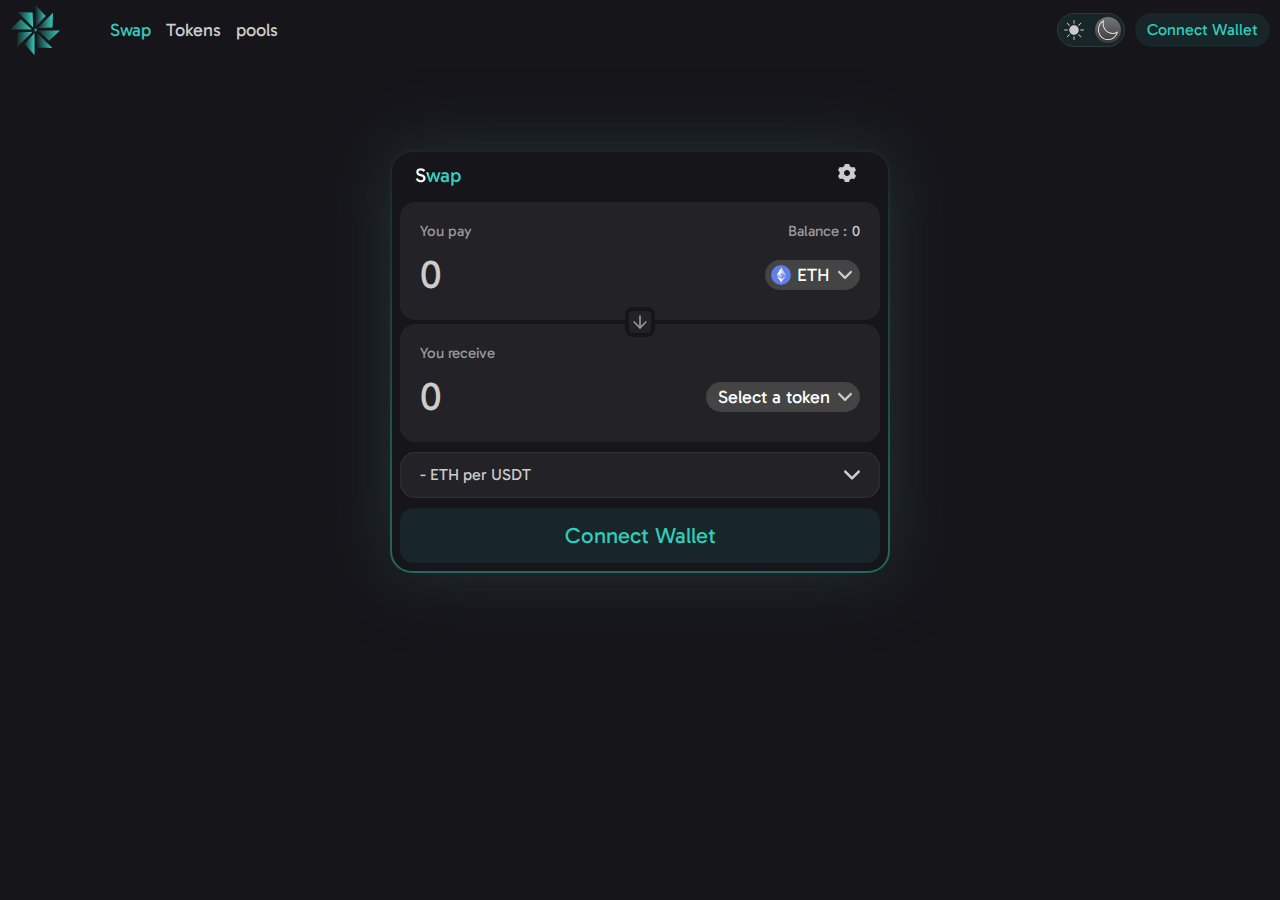
==== commit 50a9f6e5: "fetch balance added" ====
--- a/gui/index.html
+++ b/gui/index.html
@@ -83,7 +83,8 @@
 
         <div class="swap_input_tab">
           <div class="swap_input_area" id="swap-input">
-            <p class="swap_input_area_text">You pay</p>
+            <div class="swap_input_area_text"><p>You pay</p><p>Balance :<span>0</span></p></div>
+
             <div class="swap_input_section">
               <input type="text" placeholder="0">
               <div class="coin_list_select">
@@ -94,14 +95,13 @@
                 <svg width="32" height="32" version="1.1" viewBox="0 0 32 32.004" xmlns="http://www.w3.org/2000/svg"><path d="m0.75289 11.014c-1.0108-1.0354-1.0058-2.7123 0.009376-3.7426 1.0158-1.031 2.6591-1.0259 3.6699 0.0095639l11.568 11.829 11.568-11.829c1.0108-1.0354 2.6541-1.0405 3.6699-0.00956 1.0151 1.0303 1.0201 2.7072 0.0094 3.7426l-13.418 13.72c-1.0151 1.031-2.6591 1.0259-3.6693-0.0096z"/></svg>
               </div>
             </div>
-            <p class="swap_input_area_text">$5433.35</p>
           </div>
 
           <div class="swap_input_toggle">
             <svg width="16" height="16" viewBox="0 0 24 24"><line x1="12" y1="5" x2="12" y2="19"></line><polyline points="19 12 12 19 5 12"></polyline></svg>
           </div>
           <div class="swap_input_area" id="swap-output">
-            <p class="swap_input_area_text">You receive</p>
+            <div class="swap_input_area_text"><p>You receive</p></div>
             <div class="swap_input_section">
               <input type="text" placeholder="0">
               <div class="coin_list_select">
@@ -111,7 +111,6 @@
                 <svg width="32" height="32" version="1.1" viewBox="0 0 32 32.004" xmlns="http://www.w3.org/2000/svg"><path d="m0.75289 11.014c-1.0108-1.0354-1.0058-2.7123 0.009376-3.7426 1.0158-1.031 2.6591-1.0259 3.6699 0.0095639l11.568 11.829 11.568-11.829c1.0108-1.0354 2.6541-1.0405 3.6699-0.00956 1.0151 1.0303 1.0201 2.7072 0.0094 3.7426l-13.418 13.72c-1.0151 1.031-2.6591 1.0259-3.6693-0.0096z"/></svg>
               </div>
             </div>
-            <p class="swap_input_area_text">$5433.35</p>
           </div>
         </div>
 
--- a/gui/css/styles.css
+++ b/gui/css/styles.css
@@ -599,7 +599,7 @@
     display: block;
     background: var(--base-light);
     border-radius: 15px;
-    padding: 10px 20px;
+    padding: 18px 20px;
     margin: 0;
     &:last-child{
       margin-top: 4px;
@@ -611,14 +611,31 @@
 
   .swap_wrapper .swap_input_area .swap_input_area_text{
     position: relative;
-    display: block;
-    font: 400 15px/22px 'Gabarito', sans-serif;
+    display: flex;
+    flex-direction:row;
+    justify-content:space-between;
+    align-items:center;
     margin: 0 0 5px 0;
     color: var(--text-col-4);
+  }
+  .swap_wrapper .swap_input_area .swap_input_area_text p{
+    position: relative;
+    display: flex;
+    flex-direction:row;
+    justify-content:space-between;
+    align-items:center;
+    font: 400 15px/22px 'Gabarito', sans-serif;
+    color: var(--text-col-4);
+    margin : 0;
+  }
+  .swap_wrapper .swap_input_area .swap_input_area_text p span{
+    position: relative;
+    display: block;
+    color: var(--text-col-3);
+    margin: 0 0 0 5px;
     cursor: pointer;
-    &:last-child{
-      margin: 5px 0 0 0;
-      cursor: text;
+    &:hover{
+      color: var(--text-col-2);
     }
   }
 
@@ -1113,6 +1130,42 @@
     color: var(--text-col-2);
   }
 
+  .popup-middle .hot-tokens-list button.dummy{
+    width:calc(25% - 15px);
+    &:hover{
+      background: var(--text-col-5);
+    }
+  }
+  .popup-middle .hot-tokens-list button.dummy span,
+  .popup-middle .hot-tokens-list button.dummy p{
+    flex-shrink:0;
+    --c1 : #555;
+    --c2 : #666;
+    position: relative;
+    display: block;
+    width: 20px;
+    height: 20px;
+    border-radius : 50%;
+    background: var(--c1);
+    background-image: linear-gradient(135deg,var(--c1), var(--c2));
+    @supports (background:paint(something)){
+      background-image:-webkit-gradient(linear,left top, right top,from(var(--c1)),color-stop(var(--c2)),color-stop(var(--c2)),to(var(--c1)));
+      background-image:-o-linear-gradient(left,var(--c1) var(--distance),var(--c2) calc(var(--distance) + 15%),var(--c2) calc(var(--distance) + 25%),var(--c1) calc(var(--distance) + 40%));
+      background-image:linear-gradient(135deg,var(--c1) var(--distance),var(--c2) calc(var(--distance) + 15%),var(--c2) calc(var(--distance) + 25%),var(--c1) calc(var(--distance) + 40%));
+      background-image:linear-gradient(135deg,var(--c1) var(--distance),var(--c2) calc(var(--distance) + 15%),var(--c2) calc(var(--distance) + 25%),var(--c1) calc(var(--distance) + 40%));
+      -webkit-animation: 1.3s move-forward linear infinite normal;
+      animation: 1.3s move-forward linear infinite normal;
+    }
+  }
+  .popup-middle .hot-tokens-list button.dummy p{
+    width : 100%;
+    height: 18px;
+    border-radius : 6px;
+    flex-shrink:1;
+  }
+
+
+
 .popup .popup-body .popup-last{
   border: none;
   align-items:flex-start;
@@ -1207,6 +1260,38 @@
 
 
 
+.coins-lists .coins-list.dummy span,
+.coins-lists .coins-list.dummy .coin-details span,
+.coins-lists .coins-list.dummy .coin-details p{
+  flex-shrink:0;
+  --c1 : #444;
+  --c2 : #555;
+  position: relative;
+  display: block;
+  width: 100px;
+  height: 18px;
+  border-radius : 8px;
+  background: var(--c1);
+  background-image: linear-gradient(135deg,var(--c1), var(--c2));
+  @supports (background:paint(something)){
+    background-image:-webkit-gradient(linear,left top, right top,from(var(--c1)),color-stop(var(--c2)),color-stop(var(--c2)),to(var(--c1)));
+    background-image:-o-linear-gradient(left,var(--c1) var(--distance),var(--c2) calc(var(--distance) + 15%),var(--c2) calc(var(--distance) + 25%),var(--c1) calc(var(--distance) + 40%));
+    background-image:linear-gradient(135deg,var(--c1) var(--distance),var(--c2) calc(var(--distance) + 15%),var(--c2) calc(var(--distance) + 25%),var(--c1) calc(var(--distance) + 40%));
+    background-image:linear-gradient(135deg,var(--c1) var(--distance),var(--c2) calc(var(--distance) + 15%),var(--c2) calc(var(--distance) + 25%),var(--c1) calc(var(--distance) + 40%));
+    -webkit-animation: 1.3s move-forward linear infinite normal;
+    animation: 1.3s move-forward linear infinite normal;
+  }
+}
+.coins-lists .coins-list.dummy .coin-details span{
+  height: 14px;
+  width: 80px;
+}
+.coins-lists .coins-list.dummy span{
+  width: 35px;
+  height: 35px;
+  margin-right: 15px;
+  border-radius : 50%;
+}
 
 @media(max-width : 576px){
   .popup .popup-body{
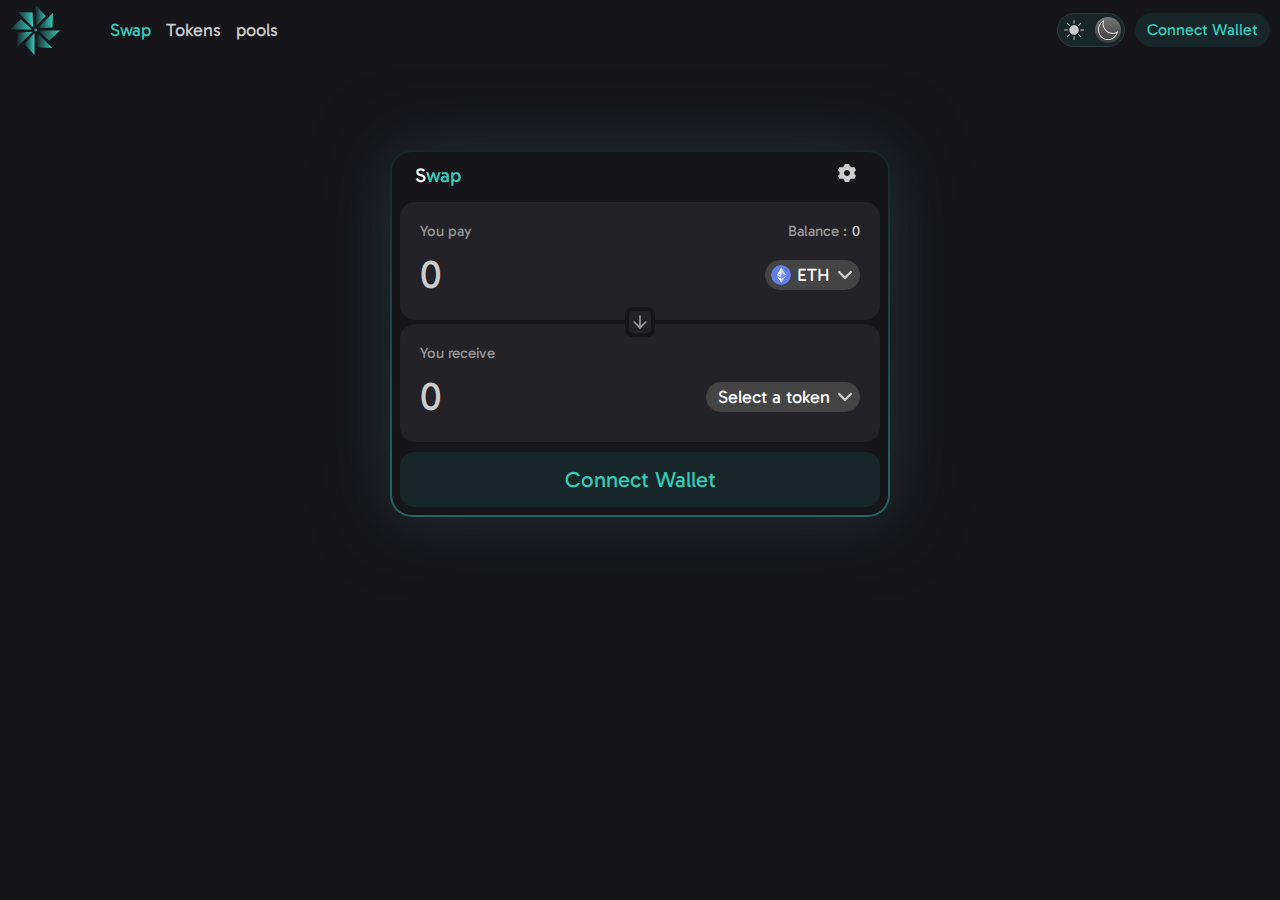
==== commit 6fa711e2: "swap info js" ====
--- a/gui/index.html
+++ b/gui/index.html
@@ -116,7 +116,7 @@
 
         <div class="swap_info">
           <div class="swap_info_title">
-            <p>- ETH per USDT</p>
+            <p><span>-</span><span>ETH per USDT</span></p>
             <button><svg width="32" height="32" version="1.1" viewBox="0 0 32 32.004" xmlns="http://www.w3.org/2000/svg"><path d="m0.75289 11.014c-1.0108-1.0354-1.0058-2.7123 0.009376-3.7426 1.0158-1.031 2.6591-1.0259 3.6699 0.0095639l11.568 11.829 11.568-11.829c1.0108-1.0354 2.6541-1.0405 3.6699-0.00956 1.0151 1.0303 1.0201 2.7072 0.0094 3.7426l-13.418 13.72c-1.0151 1.031-2.6591 1.0259-3.6693-0.0096z"/></svg></button>
           </div>
           <div class="swap_info_content">
--- a/gui/css/styles.css
+++ b/gui/css/styles.css
@@ -785,7 +785,7 @@
 
   .swap_info{
     position : relative;
-    display : block;
+    display : none;
     background: var(--base-light);
     border-radius: 15px;
     padding: 0 20px;
@@ -803,12 +803,24 @@
   }
 
   .swap_info .swap_info_title p{
+    position: relative;
+    display: flex;
+    flex-direction:row;
+    justify-content:space-between;
+    align-items:center;
+    margin : 0;
+    flex-shrink : 0;
+  }
+
+  .swap_info .swap_info_title p span{
     position : relative;
     display : block;
     margin : 0;
     font: 400 16px/18px 'Gabarito', sans-serif;
     color : var(--text-col-3);
-    flex-shrink : 0;
+    &:last-child{
+      margin-left: 5px;
+    }
   }
   .swap_info .swap_info_title button{
     position : relative;
